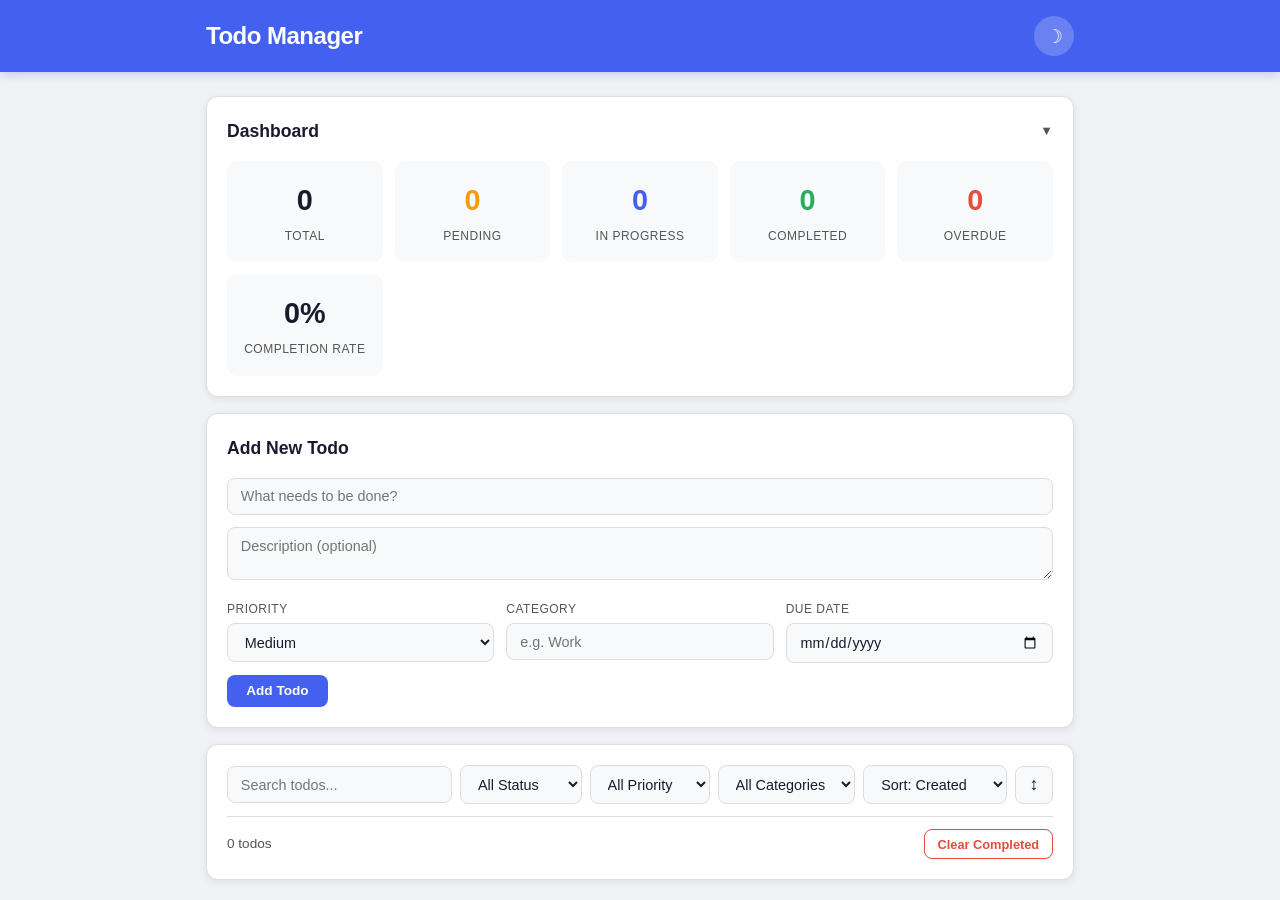
==== templates/index.html @ 30fb99b3 "first commit" ====
<!DOCTYPE html>
<html lang="en">
<head>
    <meta charset="UTF-8">
    <meta name="viewport" content="width=device-width, initial-scale=1.0">
    <title>Todo Manager</title>
    <link rel="stylesheet" href="/static/css/style.css">
</head>
<body data-theme="light">

    <!-- Toast Container -->
    <div id="toast-container"></div>

    <header>
        <div class="header-content">
            <h1>Todo Manager</h1>
            <button id="theme-toggle" class="icon-btn" title="Toggle theme">
                <span class="theme-icon">&#9789;</span>
            </button>
        </div>
    </header>

    <main class="container">

        <!-- Stats Dashboard -->
        <section id="stats-panel" class="card">
            <div class="stats-header" id="stats-toggle">
                <h2>Dashboard</h2>
                <span class="toggle-arrow">&#9660;</span>
            </div>
            <div id="stats-content" class="stats-content">
                <div class="stat-cards">
                    <div class="stat-card">
                        <span class="stat-number" id="stat-total">0</span>
                        <span class="stat-label">Total</span>
                    </div>
                    <div class="stat-card stat-pending">
                        <span class="stat-number" id="stat-pending">0</span>
                        <span class="stat-label">Pending</span>
                    </div>
                    <div class="stat-card stat-progress">
                        <span class="stat-number" id="stat-in-progress">0</span>
                        <span class="stat-label">In Progress</span>
                    </div>
                    <div class="stat-card stat-completed">
                        <span class="stat-number" id="stat-completed">0</span>
                        <span class="stat-label">Completed</span>
                    </div>
                    <div class="stat-card stat-overdue">
                        <span class="stat-number" id="stat-overdue">0</span>
                        <span class="stat-label">Overdue</span>
                    </div>
                    <div class="stat-card">
                        <span class="stat-number" id="stat-rate">0%</span>
                        <span class="stat-label">Completion Rate</span>
                    </div>
                </div>
            </div>
        </section>

        <!-- Add / Edit Form -->
        <section id="todo-form" class="card">
            <h2 id="form-title">Add New Todo</h2>
            <form id="todo-form-el" autocomplete="off">
                <div class="form-row">
                    <input type="text" id="input-title" placeholder="What needs to be done?" required maxlength="200">
                </div>
                <div class="form-row">
                    <textarea id="input-description" placeholder="Description (optional)" rows="2"></textarea>
                </div>
                <div class="form-row form-row-inline">
                    <div class="form-group">
                        <label for="input-priority">Priority</label>
                        <select id="input-priority">
                            <option value="medium" selected>Medium</option>
                            <option value="high">High</option>
                            <option value="low">Low</option>
                        </select>
                    </div>
                    <div class="form-group">
                        <label for="input-category">Category</label>
                        <input type="text" id="input-category" list="category-list" placeholder="e.g. Work">
                        <datalist id="category-list"></datalist>
                    </div>
                    <div class="form-group">
                        <label for="input-due-date">Due Date</label>
                        <input type="date" id="input-due-date">
                    </div>
                </div>
                <div class="form-actions">
                    <button type="submit" id="save-btn" class="btn btn-primary">Add Todo</button>
                    <button type="button" id="cancel-btn" class="btn btn-secondary" style="display:none;">Cancel</button>
                </div>
            </form>
        </section>

        <!-- Filters & Search -->
        <section id="filters" class="card">
            <div class="filters-row">
                <input type="search" id="search-input" placeholder="Search todos..." class="search-input">
                <select id="filter-status">
                    <option value="">All Status</option>
                    <option value="pending">Pending</option>
                    <option value="in_progress">In Progress</option>
                    <option value="completed">Completed</option>
                </select>
                <select id="filter-priority">
                    <option value="">All Priority</option>
                    <option value="high">High</option>
                    <option value="medium">Medium</option>
                    <option value="low">Low</option>
                </select>
                <select id="filter-category">
                    <option value="">All Categories</option>
                </select>
                <select id="sort-by">
                    <option value="created_at">Sort: Created</option>
                    <option value="due_date">Sort: Due Date</option>
                    <option value="priority">Sort: Priority</option>
                    <option value="title">Sort: Title</option>
                </select>
                <button id="sort-order-btn" class="btn btn-icon" title="Toggle sort order">&#8597;</button>
            </div>
            <div class="filters-actions">
                <span id="todo-count">0 todos</span>
                <button id="clear-completed-btn" class="btn btn-danger-outline">Clear Completed</button>
            </div>
        </section>

        <!-- Todo List -->
        <section id="todo-list">
            <div id="todo-items"></div>
            <div id="empty-state" class="empty-state" style="display:none;">
                <p>No todos found. Add one above!</p>
            </div>
        </section>

    </main>

    <!-- Edit Modal -->
    <div id="edit-modal" class="modal-overlay" style="display:none;">
        <div class="modal card">
            <h2>Edit Todo</h2>
            <form id="edit-form-el" autocomplete="off">
                <input type="hidden" id="edit-id">
                <div class="form-row">
                    <input type="text" id="edit-title" placeholder="Title" required maxlength="200">
                </div>
                <div class="form-row">
                    <textarea id="edit-description" placeholder="Description" rows="2"></textarea>
                </div>
                <div class="form-row form-row-inline">
                    <div class="form-group">
                        <label for="edit-status">Status</label>
                        <select id="edit-status">
                            <option value="pending">Pending</option>
                            <option value="in_progress">In Progress</option>
                            <option value="completed">Completed</option>
                        </select>
                    </div>
                    <div class="form-group">
                        <label for="edit-priority">Priority</label>
                        <select id="edit-priority">
                            <option value="medium">Medium</option>
                            <option value="high">High</option>
                            <option value="low">Low</option>
                        </select>
                    </div>
                    <div class="form-group">
                        <label for="edit-category">Category</label>
                        <input type="text" id="edit-category" list="category-list" placeholder="e.g. Work">
                    </div>
                    <div class="form-group">
                        <label for="edit-due-date">Due Date</label>
                        <input type="date" id="edit-due-date">
                    </div>
                </div>
                <div class="form-actions">
                    <button type="submit" class="btn btn-primary">Save Changes</button>
                    <button type="button" class="btn btn-secondary modal-close">Cancel</button>
                </div>
            </form>
        </div>
    </div>

    <script src="/static/js/app.js"></script>
</body>
</html>
---- static/css/style.css ----
/* ===== CSS Variables / Theming ===== */
[data-theme="light"] {
    --bg: #f0f2f5;
    --bg-secondary: #ffffff;
    --text: #1a1a2e;
    --text-secondary: #555;
    --border: #ddd;
    --accent: #4361ee;
    --accent-hover: #3a56d4;
    --card-shadow: 0 2px 8px rgba(0,0,0,0.08);
    --input-bg: #f8f9fa;
    --danger: #e74c3c;
    --danger-hover: #c0392b;
    --success: #27ae60;
    --warning: #f39c12;
    --overlay: rgba(0,0,0,0.4);
}

[data-theme="dark"] {
    --bg: #0f0f1a;
    --bg-secondary: #1a1a2e;
    --text: #e0e0e0;
    --text-secondary: #aaa;
    --border: #2a2a3e;
    --accent: #4361ee;
    --accent-hover: #5a78ff;
    --card-shadow: 0 2px 8px rgba(0,0,0,0.3);
    --input-bg: #16162a;
    --danger: #e74c3c;
    --danger-hover: #ff5555;
    --success: #2ecc71;
    --warning: #f1c40f;
    --overlay: rgba(0,0,0,0.7);
}

/* ===== Reset & Base ===== */
*, *::before, *::after {
    box-sizing: border-box;
    margin: 0;
    padding: 0;
}

body {
    font-family: -apple-system, BlinkMacSystemFont, 'Segoe UI', Roboto, Oxygen, sans-serif;
    background: var(--bg);
    color: var(--text);
    line-height: 1.6;
    transition: background 0.3s, color 0.3s;
    min-height: 100vh;
}

/* ===== Header ===== */
header {
    background: var(--accent);
    color: white;
    padding: 1rem 0;
    box-shadow: 0 2px 10px rgba(67,97,238,0.3);
}

.header-content {
    max-width: 900px;
    margin: 0 auto;
    padding: 0 1rem;
    display: flex;
    justify-content: space-between;
    align-items: center;
}

header h1 {
    font-size: 1.5rem;
    font-weight: 700;
    letter-spacing: -0.5px;
}

#theme-toggle {
    background: rgba(255,255,255,0.2);
    border: none;
    color: white;
    width: 40px;
    height: 40px;
    border-radius: 50%;
    cursor: pointer;
    font-size: 1.2rem;
    display: flex;
    align-items: center;
    justify-content: center;
    transition: background 0.2s;
}

#theme-toggle:hover {
    background: rgba(255,255,255,0.35);
}

/* ===== Layout ===== */
.container {
    max-width: 900px;
    margin: 1.5rem auto;
    padding: 0 1rem;
    display: flex;
    flex-direction: column;
    gap: 1rem;
}

/* ===== Cards ===== */
.card {
    background: var(--bg-secondary);
    border-radius: 12px;
    padding: 1.25rem;
    box-shadow: var(--card-shadow);
    border: 1px solid var(--border);
}

/* ===== Stats Dashboard ===== */
.stats-header {
    display: flex;
    justify-content: space-between;
    align-items: center;
    cursor: pointer;
    user-select: none;
}

.stats-header h2 {
    font-size: 1.1rem;
    font-weight: 600;
}

.toggle-arrow {
    font-size: 0.8rem;
    transition: transform 0.3s;
    color: var(--text-secondary);
}

.stats-content.collapsed {
    display: none;
}

.stats-content.collapsed + .toggle-arrow,
.stats-content.collapsed ~ .toggle-arrow {
    transform: rotate(-90deg);
}

.stat-cards {
    display: grid;
    grid-template-columns: repeat(auto-fit, minmax(130px, 1fr));
    gap: 0.75rem;
    margin-top: 1rem;
}

.stat-card {
    background: var(--input-bg);
    border-radius: 10px;
    padding: 1rem;
    text-align: center;
    display: flex;
    flex-direction: column;
    gap: 0.25rem;
}

.stat-number {
    font-size: 1.8rem;
    font-weight: 700;
}

.stat-label {
    font-size: 0.75rem;
    color: var(--text-secondary);
    text-transform: uppercase;
    letter-spacing: 0.5px;
}

.stat-pending .stat-number { color: var(--warning); }
.stat-progress .stat-number { color: var(--accent); }
.stat-completed .stat-number { color: var(--success); }
.stat-overdue .stat-number { color: var(--danger); }

/* ===== Form ===== */
#todo-form h2, .modal h2 {
    font-size: 1.1rem;
    font-weight: 600;
    margin-bottom: 1rem;
}

.form-row {
    margin-bottom: 0.75rem;
}

.form-row-inline {
    display: flex;
    gap: 0.75rem;
    flex-wrap: wrap;
}

.form-group {
    flex: 1;
    min-width: 140px;
    display: flex;
    flex-direction: column;
    gap: 0.25rem;
}

.form-group label {
    font-size: 0.75rem;
    color: var(--text-secondary);
    font-weight: 500;
    text-transform: uppercase;
    letter-spacing: 0.5px;
}

input[type="text"],
input[type="search"],
input[type="date"],
textarea,
select {
    width: 100%;
    padding: 0.6rem 0.8rem;
    border: 1px solid var(--border);
    border-radius: 8px;
    background: var(--input-bg);
    color: var(--text);
    font-size: 0.9rem;
    font-family: inherit;
    transition: border-color 0.2s, box-shadow 0.2s;
    outline: none;
}

input:focus, textarea:focus, select:focus {
    border-color: var(--accent);
    box-shadow: 0 0 0 3px rgba(67,97,238,0.15);
}

textarea {
    resize: vertical;
}

.form-actions {
    display: flex;
    gap: 0.5rem;
    margin-top: 0.25rem;
}

/* ===== Buttons ===== */
.btn {
    padding: 0.55rem 1.2rem;
    border: none;
    border-radius: 8px;
    cursor: pointer;
    font-size: 0.85rem;
    font-weight: 600;
    font-family: inherit;
    transition: all 0.2s;
    display: inline-flex;
    align-items: center;
    gap: 0.35rem;
}

.btn-primary {
    background: var(--accent);
    color: white;
}

.btn-primary:hover {
    background: var(--accent-hover);
    transform: translateY(-1px);
}

.btn-secondary {
    background: var(--input-bg);
    color: var(--text);
    border: 1px solid var(--border);
}

.btn-secondary:hover {
    background: var(--border);
}

.btn-danger-outline {
    background: transparent;
    color: var(--danger);
    border: 1px solid var(--danger);
    font-size: 0.8rem;
    padding: 0.4rem 0.8rem;
}

.btn-danger-outline:hover {
    background: var(--danger);
    color: white;
}

.btn-icon {
    background: var(--input-bg);
    color: var(--text);
    border: 1px solid var(--border);
    width: 38px;
    height: 38px;
    display: flex;
    align-items: center;
    justify-content: center;
    padding: 0;
    font-size: 1.1rem;
}

.btn-icon:hover {
    background: var(--border);
}

/* ===== Filters ===== */
.filters-row {
    display: flex;
    gap: 0.5rem;
    flex-wrap: wrap;
    align-items: center;
}

.search-input {
    flex: 1;
    min-width: 180px;
}

.filters-row select {
    width: auto;
    min-width: 120px;
}

.filters-actions {
    display: flex;
    justify-content: space-between;
    align-items: center;
    margin-top: 0.75rem;
    padding-top: 0.75rem;
    border-top: 1px solid var(--border);
}

#todo-count {
    font-size: 0.85rem;
    color: var(--text-secondary);
    font-weight: 500;
}

/* ===== Todo Items ===== */
#todo-items {
    display: flex;
    flex-direction: column;
    gap: 0.5rem;
}

.todo-card {
    background: var(--bg-secondary);
    border: 1px solid var(--border);
    border-left: 4px solid var(--border);
    border-radius: 10px;
    padding: 1rem 1.25rem;
    display: flex;
    gap: 1rem;
    align-items: flex-start;
    transition: all 0.2s;
    box-shadow: var(--card-shadow);
}

.todo-card:hover {
    transform: translateY(-1px);
    box-shadow: 0 4px 12px rgba(0,0,0,0.1);
}

.todo-card.priority-high { border-left-color: var(--danger); }
.todo-card.priority-medium { border-left-color: var(--warning); }
.todo-card.priority-low { border-left-color: var(--success); }

.todo-card.status-completed {
    opacity: 0.65;
}

.todo-card.status-completed .todo-title {
    text-decoration: line-through;
}

.todo-checkbox {
    flex-shrink: 0;
    margin-top: 0.15rem;
}

.todo-checkbox input[type="checkbox"] {
    width: 20px;
    height: 20px;
    cursor: pointer;
    accent-color: var(--accent);
}

.todo-body {
    flex: 1;
    min-width: 0;
}

.todo-title {
    font-size: 1rem;
    font-weight: 600;
    margin-bottom: 0.2rem;
    word-wrap: break-word;
}

.todo-description {
    font-size: 0.85rem;
    color: var(--text-secondary);
    margin-bottom: 0.5rem;
    word-wrap: break-word;
}

.todo-meta {
    display: flex;
    gap: 0.5rem;
    flex-wrap: wrap;
    align-items: center;
}

.badge {
    font-size: 0.7rem;
    padding: 0.15rem 0.5rem;
    border-radius: 20px;
    font-weight: 600;
    text-transform: uppercase;
    letter-spacing: 0.3px;
}

.badge-status {
    background: var(--input-bg);
    color: var(--text-secondary);
}

.badge-status.pending { color: var(--warning); }
.badge-status.in_progress { color: var(--accent); }
.badge-status.completed { color: var(--success); }

.badge-category {
    background: rgba(67,97,238,0.1);
    color: var(--accent);
}

.badge-due {
    background: var(--input-bg);
    color: var(--text-secondary);
}

.badge-due.overdue {
    background: rgba(231,76,60,0.1);
    color: var(--danger);
    font-weight: 700;
}

.badge-priority {
    font-size: 0.65rem;
}

.badge-priority.high { background: rgba(231,76,60,0.1); color: var(--danger); }
.badge-priority.medium { background: rgba(243,156,18,0.1); color: var(--warning); }
.badge-priority.low { background: rgba(39,174,96,0.1); color: var(--success); }

.todo-actions {
    display: flex;
    gap: 0.35rem;
    flex-shrink: 0;
}

.todo-actions button {
    background: var(--input-bg);
    border: 1px solid var(--border);
    color: var(--text-secondary);
    width: 32px;
    height: 32px;
    border-radius: 8px;
    cursor: pointer;
    font-size: 0.85rem;
    display: flex;
    align-items: center;
    justify-content: center;
    transition: all 0.2s;
}

.todo-actions button:hover {
    background: var(--border);
    color: var(--text);
}

.todo-actions .btn-delete:hover {
    background: rgba(231,76,60,0.1);
    color: var(--danger);
    border-color: var(--danger);
}

/* ===== Status Buttons ===== */
.status-btn-group {
    display: flex;
    gap: 0.25rem;
}

.status-btn {
    font-size: 0.65rem;
    padding: 0.2rem 0.5rem;
    border-radius: 6px;
    border: 1px solid var(--border);
    background: var(--input-bg);
    color: var(--text-secondary);
    cursor: pointer;
    transition: all 0.2s;
    font-weight: 500;
}

.status-btn:hover {
    border-color: var(--accent);
    color: var(--accent);
}

.status-btn.active {
    background: var(--accent);
    color: white;
    border-color: var(--accent);
}

/* ===== Empty State ===== */
.empty-state {
    text-align: center;
    padding: 3rem 1rem;
    color: var(--text-secondary);
}

.empty-state p {
    font-size: 1.1rem;
}

/* ===== Modal ===== */
.modal-overlay {
    position: fixed;
    top: 0;
    left: 0;
    right: 0;
    bottom: 0;
    background: var(--overlay);
    display: flex;
    align-items: center;
    justify-content: center;
    z-index: 1000;
    padding: 1rem;
}

.modal {
    width: 100%;
    max-width: 550px;
    max-height: 90vh;
    overflow-y: auto;
    animation: modalIn 0.2s ease;
}

@keyframes modalIn {
    from { opacity: 0; transform: scale(0.95) translateY(10px); }
    to { opacity: 1; transform: scale(1) translateY(0); }
}

/* ===== Toast ===== */
#toast-container {
    position: fixed;
    top: 1rem;
    right: 1rem;
    z-index: 2000;
    display: flex;
    flex-direction: column;
    gap: 0.5rem;
}

.toast {
    padding: 0.75rem 1.25rem;
    border-radius: 10px;
    font-size: 0.85rem;
    font-weight: 500;
    color: white;
    animation: toastIn 0.3s ease, toastOut 0.3s ease 2.7s forwards;
    box-shadow: 0 4px 12px rgba(0,0,0,0.15);
    max-width: 350px;
}

.toast.success { background: var(--success); }
.toast.error { background: var(--danger); }
.toast.info { background: var(--accent); }

@keyframes toastIn {
    from { opacity: 0; transform: translateX(100%); }
    to { opacity: 1; transform: translateX(0); }
}

@keyframes toastOut {
    from { opacity: 1; }
    to { opacity: 0; transform: translateY(-10px); }
}

/* ===== Responsive ===== */
@media (max-width: 768px) {
    .filters-row {
        flex-direction: column;
    }

    .filters-row select,
    .search-input {
        width: 100%;
        min-width: unset;
    }

    .form-row-inline {
        flex-direction: column;
    }

    .form-group {
        min-width: unset;
    }

    .todo-card {
        flex-wrap: wrap;
    }

    .todo-actions {
        width: 100%;
        justify-content: flex-end;
        margin-top: 0.5rem;
    }

    .stat-cards {
        grid-template-columns: repeat(3, 1fr);
    }
}

@media (max-width: 480px) {
    header h1 { font-size: 1.2rem; }

    .container {
        margin: 0.75rem auto;
        gap: 0.75rem;
    }

    .card {
        padding: 1rem;
        border-radius: 10px;
    }

    .stat-cards {
        grid-template-columns: repeat(2, 1fr);
    }

    .stat-number {
        font-size: 1.4rem;
    }
}
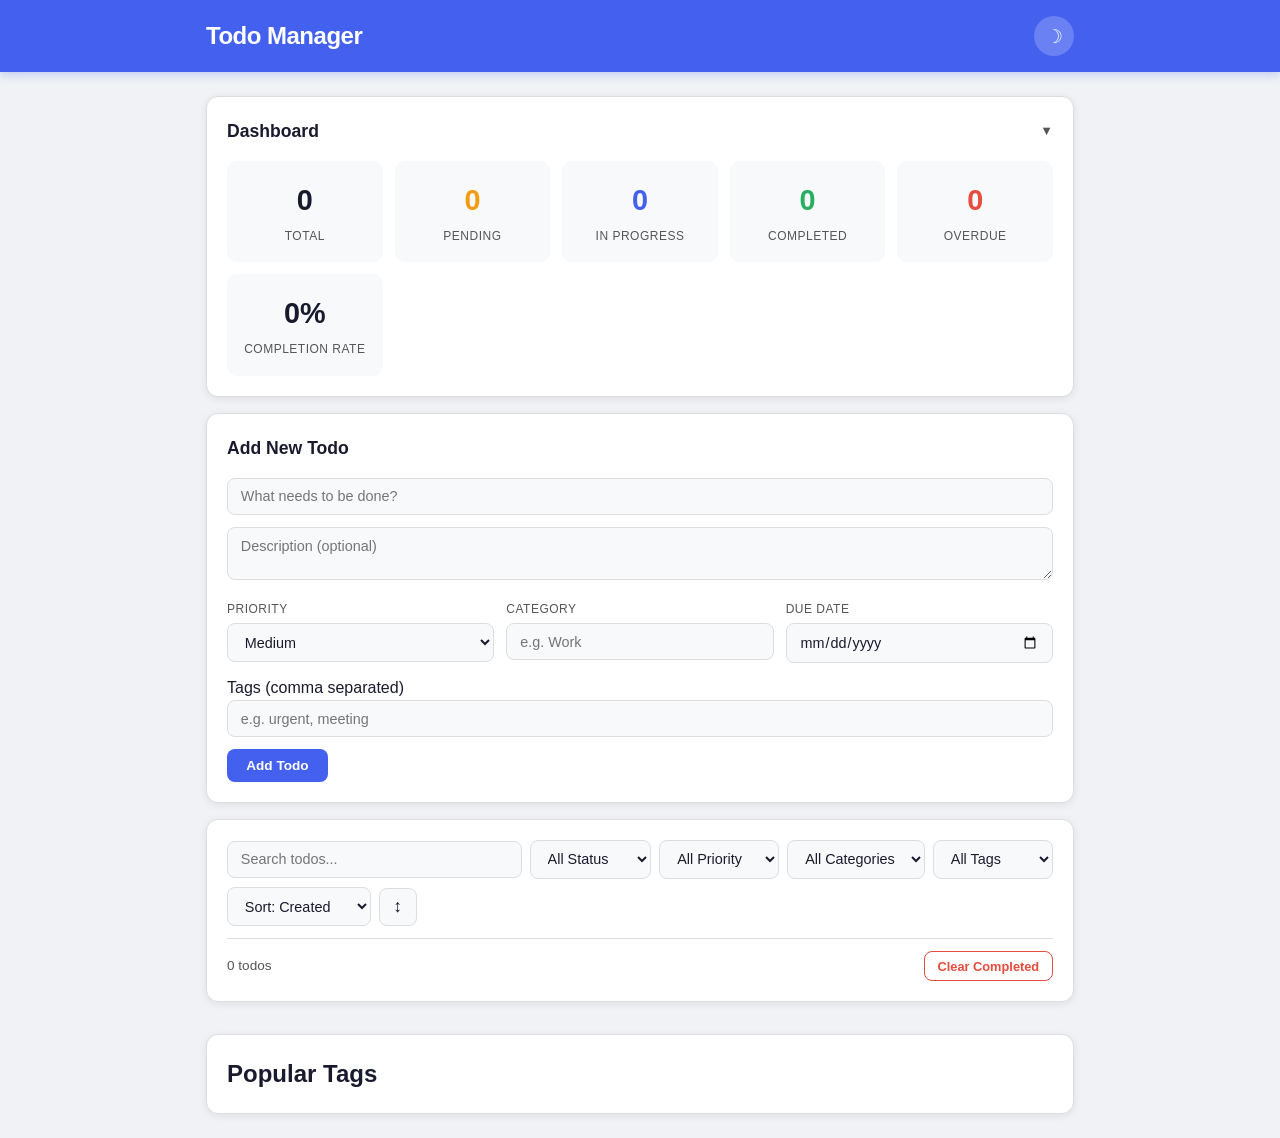
==== commit b3f05816: "feat(frontend): Implement Tags/Labels feature" ====
--- a/templates/index.html
+++ b/templates/index.html
@@ -87,6 +87,10 @@
                         <input type="date" id="input-due-date">
                     </div>
                 </div>
+                <div class="form-row">
+                    <label for="input-tags">Tags (comma separated)</label>
+                    <input type="text" id="input-tags" placeholder="e.g. urgent, meeting">
+                </div>
                 <div class="form-actions">
                     <button type="submit" id="save-btn" class="btn btn-primary">Add Todo</button>
                     <button type="button" id="cancel-btn" class="btn btn-secondary" style="display:none;">Cancel</button>
@@ -113,6 +117,9 @@
                 <select id="filter-category">
                     <option value="">All Categories</option>
                 </select>
+                <select id="filter-tags">
+                    <option value="">All Tags</option>
+                </select>
                 <select id="sort-by">
                     <option value="created_at">Sort: Created</option>
                     <option value="due_date">Sort: Due Date</option>
@@ -133,6 +140,12 @@
             <div id="empty-state" class="empty-state" style="display:none;">
                 <p>No todos found. Add one above!</p>
             </div>
+        </section>
+
+        <!-- Popular Tags Section -->
+        <section id="popular-tags" class="card">
+            <h2>Popular Tags</h2>
+            <div id="tag-list"></div>
         </section>
 
     </main>
@@ -175,6 +188,10 @@
                         <input type="date" id="edit-due-date">
                     </div>
                 </div>
+                <div class="form-row">
+                    <label for="edit-tags">Tags (comma separated)</label>
+                    <input type="text" id="edit-tags" placeholder="e.g. urgent, meeting">
+                </div>
                 <div class="form-actions">
                     <button type="submit" class="btn btn-primary">Save Changes</button>
                     <button type="button" class="btn btn-secondary modal-close">Cancel</button>
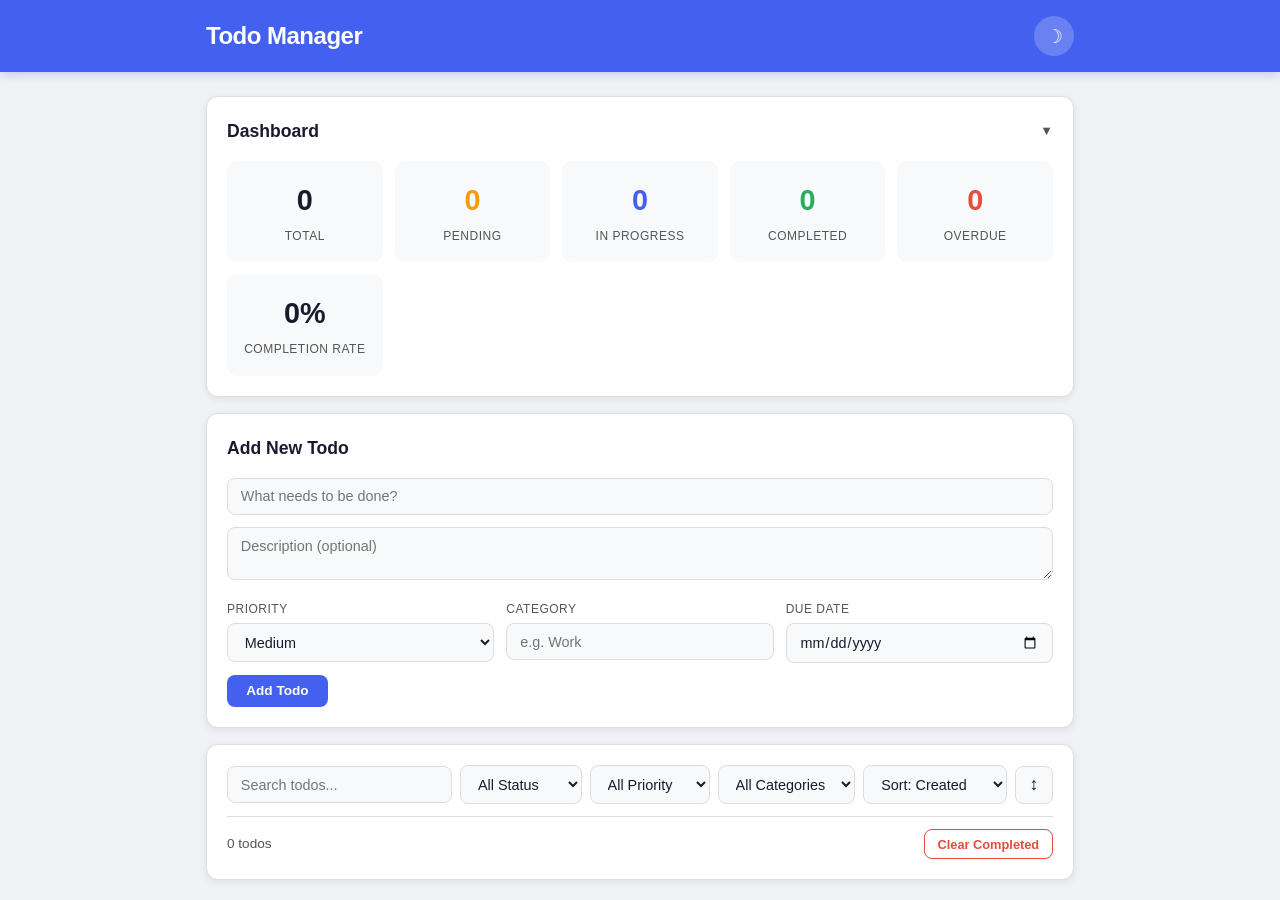
==== commit fb3aed84: "feat(frontend): implement created timestamp" ====
--- a/templates/index.html
+++ b/templates/index.html
@@ -7,10 +7,7 @@
     <link rel="stylesheet" href="/static/css/style.css">
 </head>
 <body data-theme="light">
-
-    <!-- Toast Container -->
     <div id="toast-container"></div>
-
     <header>
         <div class="header-content">
             <h1>Todo Manager</h1>
@@ -19,10 +16,7 @@
             </button>
         </div>
     </header>
-
     <main class="container">
-
-        <!-- Stats Dashboard -->
         <section id="stats-panel" class="card">
             <div class="stats-header" id="stats-toggle">
                 <h2>Dashboard</h2>
@@ -30,176 +24,42 @@
             </div>
             <div id="stats-content" class="stats-content">
                 <div class="stat-cards">
-                    <div class="stat-card">
-                        <span class="stat-number" id="stat-total">0</span>
-                        <span class="stat-label">Total</span>
-                    </div>
-                    <div class="stat-card stat-pending">
-                        <span class="stat-number" id="stat-pending">0</span>
-                        <span class="stat-label">Pending</span>
-                    </div>
-                    <div class="stat-card stat-progress">
-                        <span class="stat-number" id="stat-in-progress">0</span>
-                        <span class="stat-label">In Progress</span>
-                    </div>
-                    <div class="stat-card stat-completed">
-                        <span class="stat-number" id="stat-completed">0</span>
-                        <span class="stat-label">Completed</span>
-                    </div>
-                    <div class="stat-card stat-overdue">
-                        <span class="stat-number" id="stat-overdue">0</span>
-                        <span class="stat-label">Overdue</span>
-                    </div>
-                    <div class="stat-card">
-                        <span class="stat-number" id="stat-rate">0%</span>
-                        <span class="stat-label">Completion Rate</span>
-                    </div>
+                    <div class="stat-card"><span class="stat-number" id="stat-total">0</span><span class="stat-label">Total</span></div>
+                    <div class="stat-card stat-pending"><span class="stat-number" id="stat-pending">0</span><span class="stat-label">Pending</span></div>
+                    <div class="stat-card stat-progress"><span class="stat-number" id="stat-in-progress">0</span><span class="stat-label">In Progress</span></div>
+                    <div class="stat-card stat-completed"><span class="stat-number" id="stat-completed">0</span><span class="stat-label">Completed</span></div>
+                    <div class="stat-card stat-overdue"><span class="stat-number" id="stat-overdue">0</span><span class="stat-label">Overdue</span></div>
+                    <div class="stat-card"><span class="stat-number" id="stat-rate">0%</span><span class="stat-label">Completion Rate</span></div>
                 </div>
             </div>
         </section>
-
-        <!-- Add / Edit Form -->
         <section id="todo-form" class="card">
             <h2 id="form-title">Add New Todo</h2>
             <form id="todo-form-el" autocomplete="off">
-                <div class="form-row">
-                    <input type="text" id="input-title" placeholder="What needs to be done?" required maxlength="200">
+                <div class="form-row"><input type="text" id="input-title" placeholder="What needs to be done?" required maxlength="200"></div>
+                <div class="form-row"><textarea id="input-description" placeholder="Description (optional)" rows="2"></textarea></div>
+                <div class="form-row form-row-inline">
+                    <div class="form-group"><label for="input-priority">Priority</label><select id="input-priority"><option value="medium" selected>Medium</option><option value="high">High</option><option value="low">Low</option></select></div>
+                    <div class="form-group"><label for="input-category">Category</label><input type="text" id="input-category" list="category-list" placeholder="e.g. Work"><datalist id="category-list"></datalist></div>
+                    <div class="form-group"><label for="input-due-date">Due Date</label><input type="date" id="input-due-date"></div>
                 </div>
-                <div class="form-row">
-                    <textarea id="input-description" placeholder="Description (optional)" rows="2"></textarea>
-                </div>
-                <div class="form-row form-row-inline">
-                    <div class="form-group">
-                        <label for="input-priority">Priority</label>
-                        <select id="input-priority">
-                            <option value="medium" selected>Medium</option>
-                            <option value="high">High</option>
-                            <option value="low">Low</option>
-                        </select>
-                    </div>
-                    <div class="form-group">
-                        <label for="input-category">Category</label>
-                        <input type="text" id="input-category" list="category-list" placeholder="e.g. Work">
-                        <datalist id="category-list"></datalist>
-                    </div>
-                    <div class="form-group">
-                        <label for="input-due-date">Due Date</label>
-                        <input type="date" id="input-due-date">
-                    </div>
-                </div>
-                <div class="form-row">
-                    <label for="input-tags">Tags (comma separated)</label>
-                    <input type="text" id="input-tags" placeholder="e.g. urgent, meeting">
-                </div>
-                <div class="form-actions">
-                    <button type="submit" id="save-btn" class="btn btn-primary">Add Todo</button>
-                    <button type="button" id="cancel-btn" class="btn btn-secondary" style="display:none;">Cancel</button>
-                </div>
+                <div class="form-actions"><button type="submit" id="save-btn" class="btn btn-primary">Add Todo</button><button type="button" id="cancel-btn" class="btn btn-secondary" style="display:none;">Cancel</button></div>
             </form>
         </section>
-
-        <!-- Filters & Search -->
         <section id="filters" class="card">
             <div class="filters-row">
                 <input type="search" id="search-input" placeholder="Search todos..." class="search-input">
-                <select id="filter-status">
-                    <option value="">All Status</option>
-                    <option value="pending">Pending</option>
-                    <option value="in_progress">In Progress</option>
-                    <option value="completed">Completed</option>
-                </select>
-                <select id="filter-priority">
-                    <option value="">All Priority</option>
-                    <option value="high">High</option>
-                    <option value="medium">Medium</option>
-                    <option value="low">Low</option>
-                </select>
-                <select id="filter-category">
-                    <option value="">All Categories</option>
-                </select>
-                <select id="filter-tags">
-                    <option value="">All Tags</option>
-                </select>
-                <select id="sort-by">
-                    <option value="created_at">Sort: Created</option>
-                    <option value="due_date">Sort: Due Date</option>
-                    <option value="priority">Sort: Priority</option>
-                    <option value="title">Sort: Title</option>
-                </select>
+                <select id="filter-status"><option value="">All Status</option><option value="pending">Pending</option><option value="in_progress">In Progress</option><option value="completed">Completed</option></select>
+                <select id="filter-priority"><option value="">All Priority</option><option value="high">High</option><option value="medium">Medium</option><option value="low">Low</option></select>
+                <select id="filter-category"><option value="">All Categories</option></select>
+                <select id="sort-by"><option value="created_at">Sort: Created</option><option value="due_date">Sort: Due Date</option><option value="priority">Sort: Priority</option><option value="title">Sort: Title</option></select>
                 <button id="sort-order-btn" class="btn btn-icon" title="Toggle sort order">&#8597;</button>
             </div>
-            <div class="filters-actions">
-                <span id="todo-count">0 todos</span>
-                <button id="clear-completed-btn" class="btn btn-danger-outline">Clear Completed</button>
-            </div>
+            <div class="filters-actions"><span id="todo-count">0 todos</span><button id="clear-completed-btn" class="btn btn-danger-outline">Clear Completed</button></div>
         </section>
-
-        <!-- Todo List -->
-        <section id="todo-list">
-            <div id="todo-items"></div>
-            <div id="empty-state" class="empty-state" style="display:none;">
-                <p>No todos found. Add one above!</p>
-            </div>
-        </section>
-
-        <!-- Popular Tags Section -->
-        <section id="popular-tags" class="card">
-            <h2>Popular Tags</h2>
-            <div id="tag-list"></div>
-        </section>
-
+        <section id="todo-list"><div id="todo-items"></div><div id="empty-state" class="empty-state" style="display:none;"><p>No todos found. Add one above!</p></div></section>
     </main>
-
-    <!-- Edit Modal -->
-    <div id="edit-modal" class="modal-overlay" style="display:none;">
-        <div class="modal card">
-            <h2>Edit Todo</h2>
-            <form id="edit-form-el" autocomplete="off">
-                <input type="hidden" id="edit-id">
-                <div class="form-row">
-                    <input type="text" id="edit-title" placeholder="Title" required maxlength="200">
-                </div>
-                <div class="form-row">
-                    <textarea id="edit-description" placeholder="Description" rows="2"></textarea>
-                </div>
-                <div class="form-row form-row-inline">
-                    <div class="form-group">
-                        <label for="edit-status">Status</label>
-                        <select id="edit-status">
-                            <option value="pending">Pending</option>
-                            <option value="in_progress">In Progress</option>
-                            <option value="completed">Completed</option>
-                        </select>
-                    </div>
-                    <div class="form-group">
-                        <label for="edit-priority">Priority</label>
-                        <select id="edit-priority">
-                            <option value="medium">Medium</option>
-                            <option value="high">High</option>
-                            <option value="low">Low</option>
-                        </select>
-                    </div>
-                    <div class="form-group">
-                        <label for="edit-category">Category</label>
-                        <input type="text" id="edit-category" list="category-list" placeholder="e.g. Work">
-                    </div>
-                    <div class="form-group">
-                        <label for="edit-due-date">Due Date</label>
-                        <input type="date" id="edit-due-date">
-                    </div>
-                </div>
-                <div class="form-row">
-                    <label for="edit-tags">Tags (comma separated)</label>
-                    <input type="text" id="edit-tags" placeholder="e.g. urgent, meeting">
-                </div>
-                <div class="form-actions">
-                    <button type="submit" class="btn btn-primary">Save Changes</button>
-                    <button type="button" class="btn btn-secondary modal-close">Cancel</button>
-                </div>
-            </form>
-        </div>
-    </div>
-
+    <div id="edit-modal" class="modal-overlay" style="display:none;"><div class="modal card"><h2>Edit Todo</h2><form id="edit-form-el" autocomplete="off"><input type="hidden" id="edit-id"><div class="form-row"><input type="text" id="edit-title" placeholder="Title" required maxlength="200"></div><div class="form-row"><textarea id="edit-description" placeholder="Description" rows="2"></textarea></div><div class="form-row form-row-inline"><div class="form-group"><label for="edit-status">Status</label><select id="edit-status"><option value="pending">Pending</option><option value="in_progress">In Progress</option><option value="completed">Completed</option></select></div><div class="form-group"><label for="edit-priority">Priority</label><select id="edit-priority"><option value="medium">Medium</option><option value="high">High</option><option value="low">Low</option></select></div><div class="form-group"><label for="edit-category">Category</label><input type="text" id="edit-category" list="category-list" placeholder="e.g. Work"></div><div class="form-group"><label for="edit-due-date">Due Date</label><input type="date" id="edit-due-date"></div></div><div class="form-actions"><button type="submit" class="btn btn-primary">Save Changes</button><button type="button" class="btn btn-secondary modal-close">Cancel</button></div></form></div></div>
     <script src="/static/js/app.js"></script>
 </body>
-</html>
+</html>
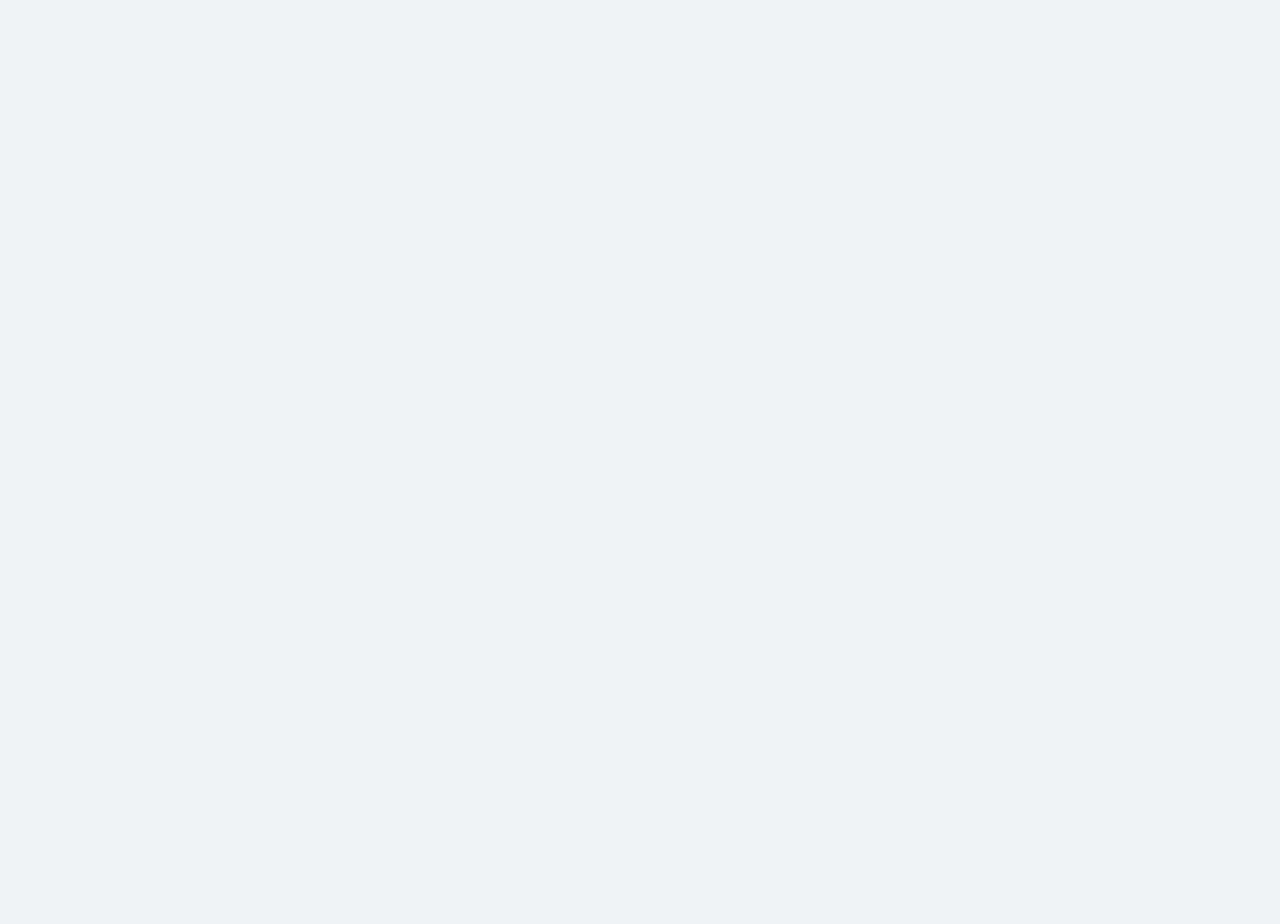
==== commit 608953ac: "feat(frontend): implement created timestamp" ====
--- a/templates/index.html
+++ b/templates/index.html
@@ -7,59 +7,11 @@
     <link rel="stylesheet" href="/static/css/style.css">
 </head>
 <body data-theme="light">
-    <div id="toast-container"></div>
-    <header>
-        <div class="header-content">
-            <h1>Todo Manager</h1>
-            <button id="theme-toggle" class="icon-btn" title="Toggle theme">
-                <span class="theme-icon">&#9789;</span>
-            </button>
-        </div>
-    </header>
     <main class="container">
-        <section id="stats-panel" class="card">
-            <div class="stats-header" id="stats-toggle">
-                <h2>Dashboard</h2>
-                <span class="toggle-arrow">&#9660;</span>
-            </div>
-            <div id="stats-content" class="stats-content">
-                <div class="stat-cards">
-                    <div class="stat-card"><span class="stat-number" id="stat-total">0</span><span class="stat-label">Total</span></div>
-                    <div class="stat-card stat-pending"><span class="stat-number" id="stat-pending">0</span><span class="stat-label">Pending</span></div>
-                    <div class="stat-card stat-progress"><span class="stat-number" id="stat-in-progress">0</span><span class="stat-label">In Progress</span></div>
-                    <div class="stat-card stat-completed"><span class="stat-number" id="stat-completed">0</span><span class="stat-label">Completed</span></div>
-                    <div class="stat-card stat-overdue"><span class="stat-number" id="stat-overdue">0</span><span class="stat-label">Overdue</span></div>
-                    <div class="stat-card"><span class="stat-number" id="stat-rate">0%</span><span class="stat-label">Completion Rate</span></div>
-                </div>
-            </div>
+        <section id="todo-list">
+            <div id="todo-items"></div>
         </section>
-        <section id="todo-form" class="card">
-            <h2 id="form-title">Add New Todo</h2>
-            <form id="todo-form-el" autocomplete="off">
-                <div class="form-row"><input type="text" id="input-title" placeholder="What needs to be done?" required maxlength="200"></div>
-                <div class="form-row"><textarea id="input-description" placeholder="Description (optional)" rows="2"></textarea></div>
-                <div class="form-row form-row-inline">
-                    <div class="form-group"><label for="input-priority">Priority</label><select id="input-priority"><option value="medium" selected>Medium</option><option value="high">High</option><option value="low">Low</option></select></div>
-                    <div class="form-group"><label for="input-category">Category</label><input type="text" id="input-category" list="category-list" placeholder="e.g. Work"><datalist id="category-list"></datalist></div>
-                    <div class="form-group"><label for="input-due-date">Due Date</label><input type="date" id="input-due-date"></div>
-                </div>
-                <div class="form-actions"><button type="submit" id="save-btn" class="btn btn-primary">Add Todo</button><button type="button" id="cancel-btn" class="btn btn-secondary" style="display:none;">Cancel</button></div>
-            </form>
-        </section>
-        <section id="filters" class="card">
-            <div class="filters-row">
-                <input type="search" id="search-input" placeholder="Search todos..." class="search-input">
-                <select id="filter-status"><option value="">All Status</option><option value="pending">Pending</option><option value="in_progress">In Progress</option><option value="completed">Completed</option></select>
-                <select id="filter-priority"><option value="">All Priority</option><option value="high">High</option><option value="medium">Medium</option><option value="low">Low</option></select>
-                <select id="filter-category"><option value="">All Categories</option></select>
-                <select id="sort-by"><option value="created_at">Sort: Created</option><option value="due_date">Sort: Due Date</option><option value="priority">Sort: Priority</option><option value="title">Sort: Title</option></select>
-                <button id="sort-order-btn" class="btn btn-icon" title="Toggle sort order">&#8597;</button>
-            </div>
-            <div class="filters-actions"><span id="todo-count">0 todos</span><button id="clear-completed-btn" class="btn btn-danger-outline">Clear Completed</button></div>
-        </section>
-        <section id="todo-list"><div id="todo-items"></div><div id="empty-state" class="empty-state" style="display:none;"><p>No todos found. Add one above!</p></div></section>
     </main>
-    <div id="edit-modal" class="modal-overlay" style="display:none;"><div class="modal card"><h2>Edit Todo</h2><form id="edit-form-el" autocomplete="off"><input type="hidden" id="edit-id"><div class="form-row"><input type="text" id="edit-title" placeholder="Title" required maxlength="200"></div><div class="form-row"><textarea id="edit-description" placeholder="Description" rows="2"></textarea></div><div class="form-row form-row-inline"><div class="form-group"><label for="edit-status">Status</label><select id="edit-status"><option value="pending">Pending</option><option value="in_progress">In Progress</option><option value="completed">Completed</option></select></div><div class="form-group"><label for="edit-priority">Priority</label><select id="edit-priority"><option value="medium">Medium</option><option value="high">High</option><option value="low">Low</option></select></div><div class="form-group"><label for="edit-category">Category</label><input type="text" id="edit-category" list="category-list" placeholder="e.g. Work"></div><div class="form-group"><label for="edit-due-date">Due Date</label><input type="date" id="edit-due-date"></div></div><div class="form-actions"><button type="submit" class="btn btn-primary">Save Changes</button><button type="button" class="btn btn-secondary modal-close">Cancel</button></div></form></div></div>
     <script src="/static/js/app.js"></script>
 </body>
-</html>+</html>
